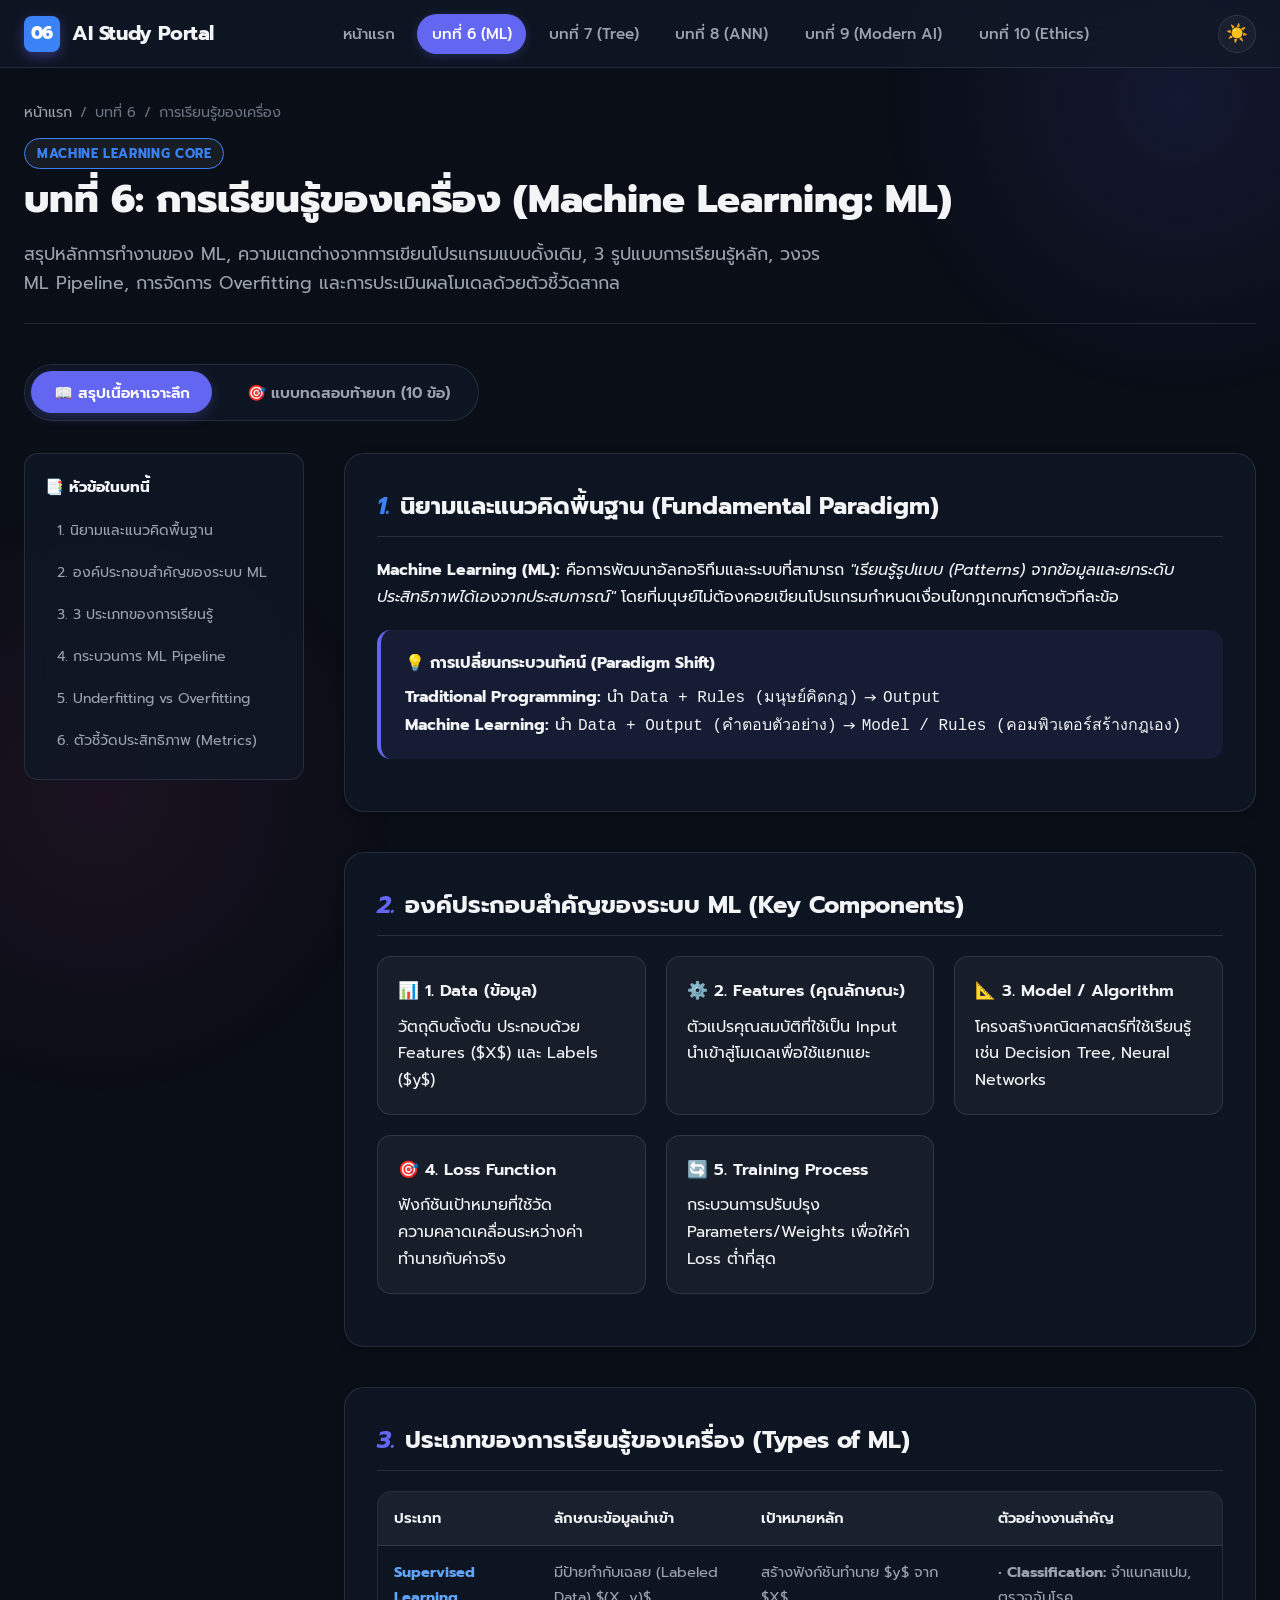
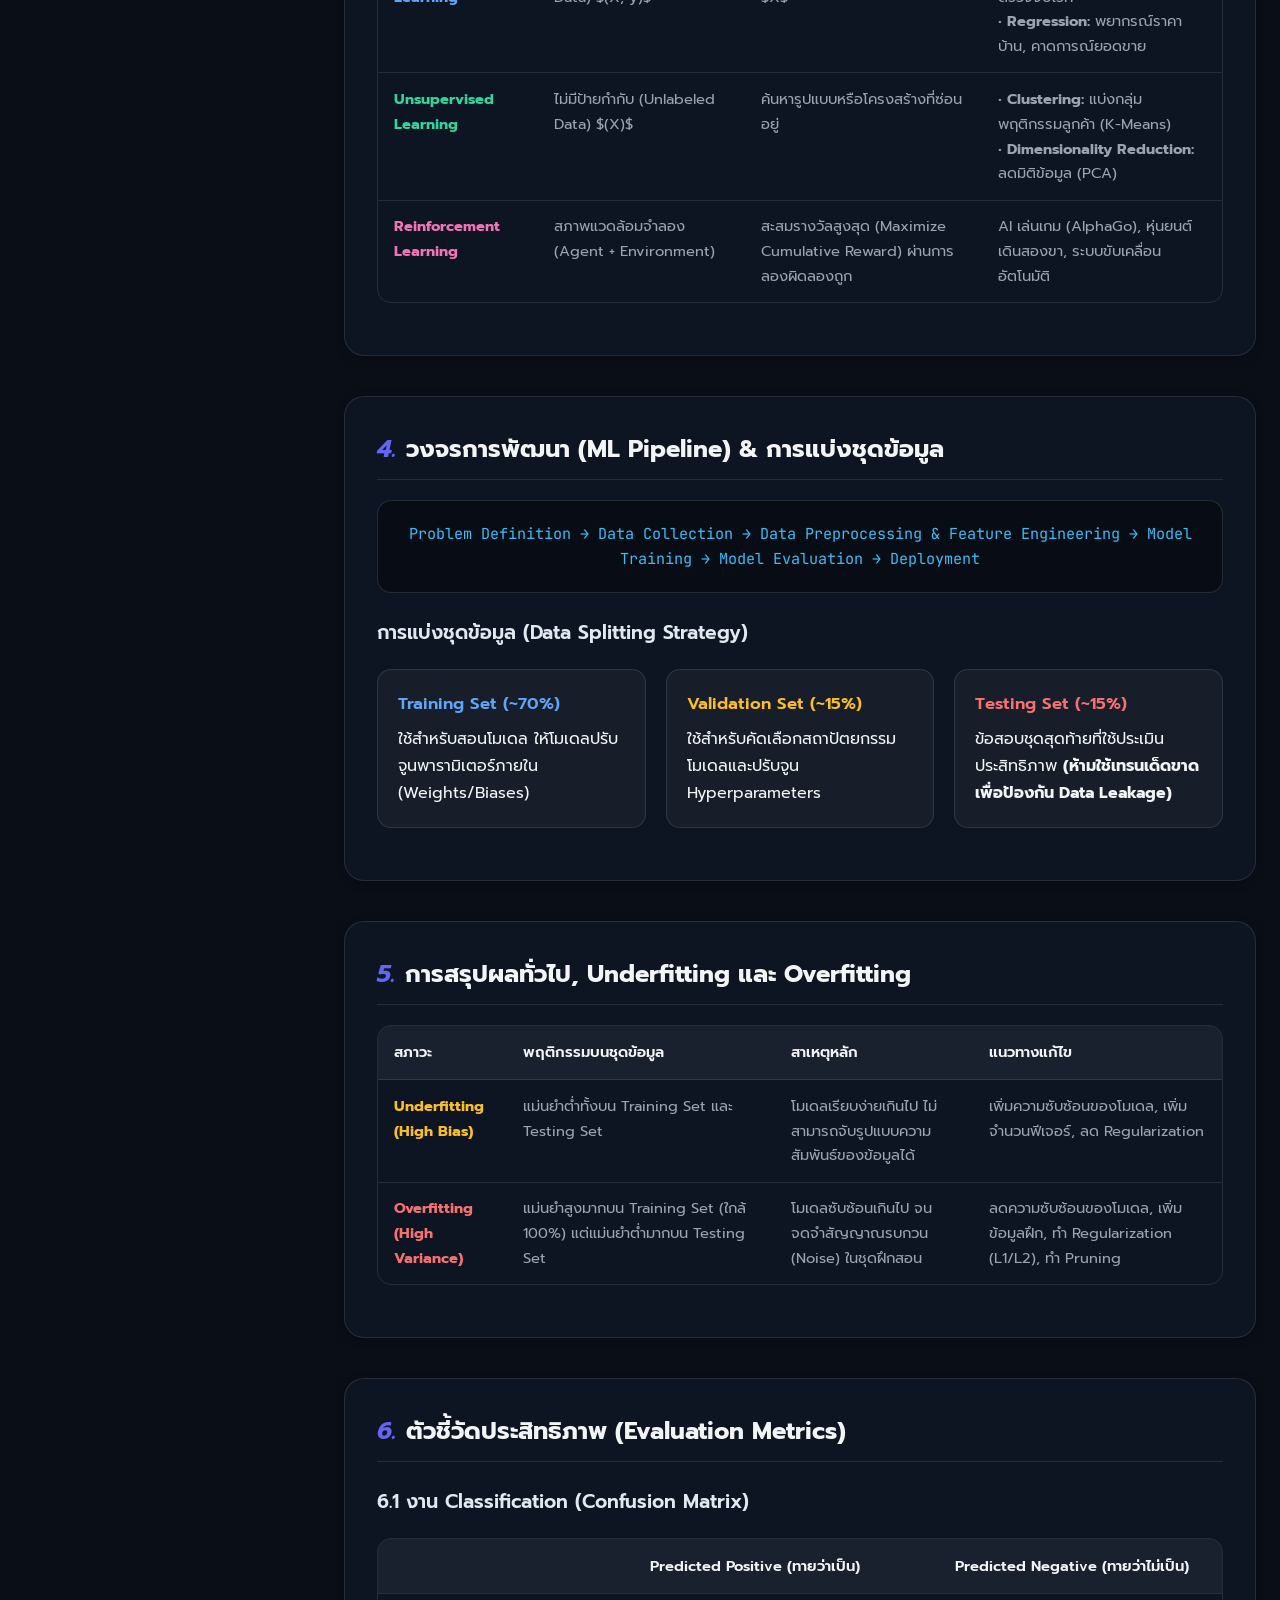
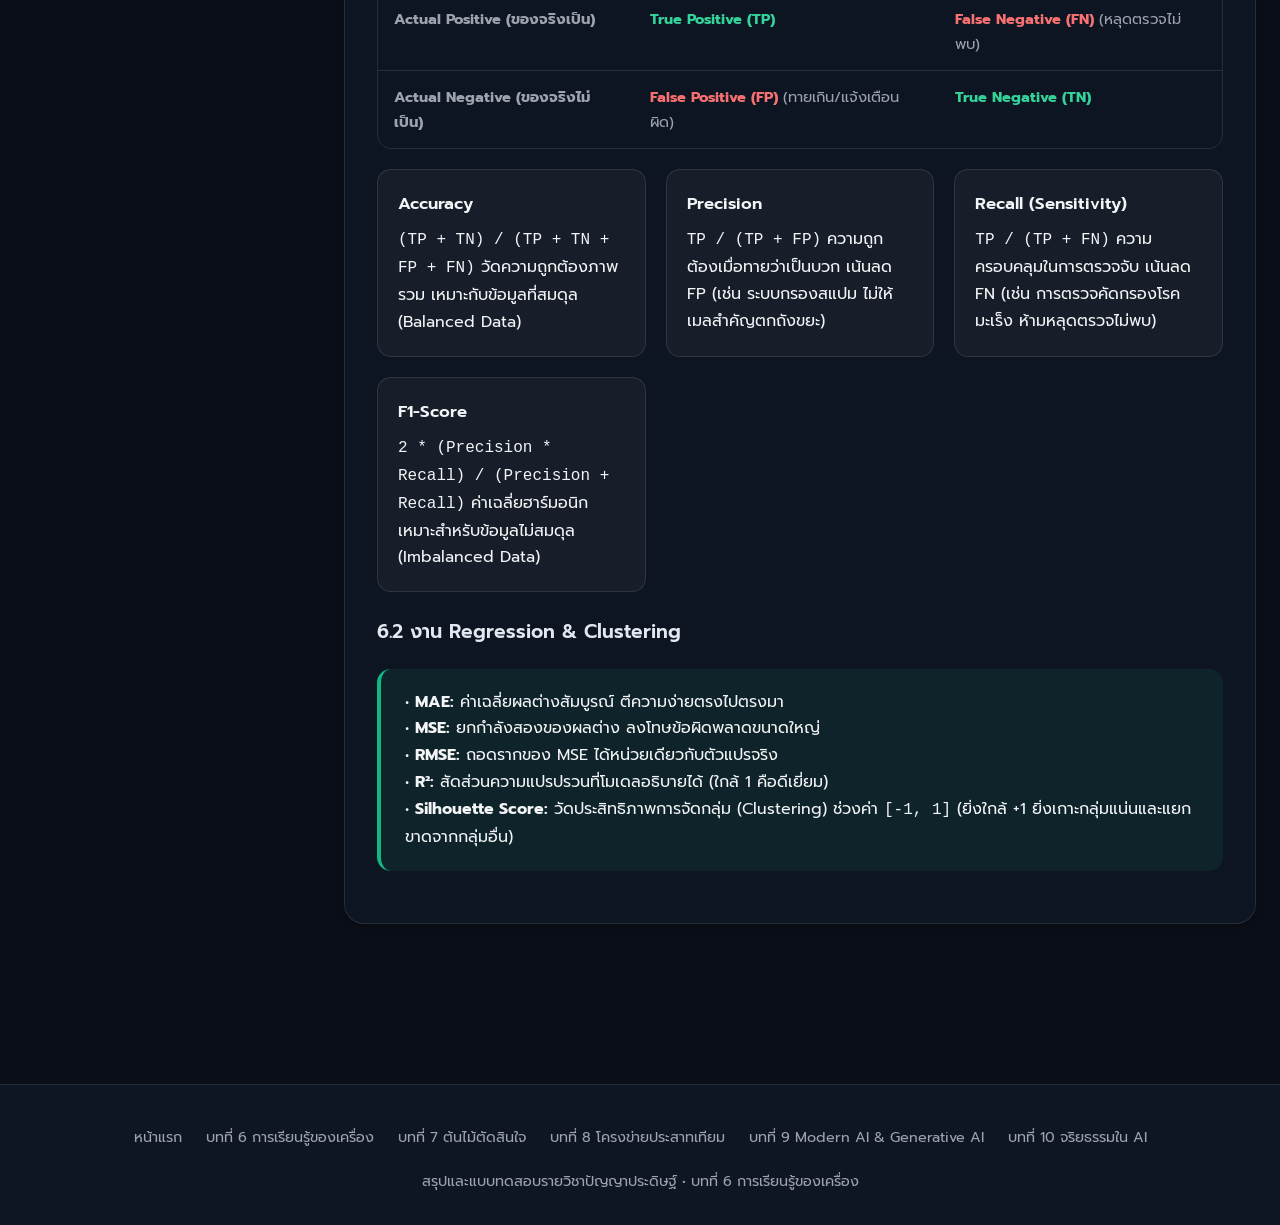
==== html_summary/chapter06.html @ 68e8cc05 "Initial commit: AI exam preparation portal, chapter notes (Ch 6-10), slides, documents, and lab assi" ====
<!DOCTYPE html>
<html lang="th" data-theme="dark">
<head>
  <meta charset="UTF-8">
  <meta name="viewport" content="width=device-width, initial-scale=1.0">
  <title>บทที่ 6: การเรียนรู้ของเครื่อง (Machine Learning) | สรุปและแบบทดสอบ</title>
  <link rel="stylesheet" href="css/style.css">
</head>
<body>

  <!-- Navigation Bar -->
  <nav class="navbar">
    <div class="nav-container">
      <a href="index.html" class="nav-brand">
        <span class="nav-brand-badge" style="background: var(--ch6-color);">06</span>
        <span>AI Study Portal</span>
      </a>
      <ul class="nav-links">
        <li class="nav-item"><a href="index.html">หน้าแรก</a></li>
        <li class="nav-item"><a href="chapter06.html" class="active">บทที่ 6 (ML)</a></li>
        <li class="nav-item"><a href="chapter07.html">บทที่ 7 (Tree)</a></li>
        <li class="nav-item"><a href="chapter08.html">บทที่ 8 (ANN)</a></li>
        <li class="nav-item"><a href="chapter09.html">บทที่ 9 (Modern AI)</a></li>
        <li class="nav-item"><a href="chapter10.html">บทที่ 10 (Ethics)</a></li>
      </ul>
      <div class="nav-controls">
        <button id="theme-toggle-btn" class="btn-icon" title="เปลี่ยนธีม">☀️</button>
      </div>
    </div>
  </nav>

  <main class="main-wrapper">
    <!-- Chapter Header -->
    <header class="chapter-header">
      <div class="breadcrumb">
        <a href="index.html">หน้าแรก</a> <span>/</span>
        <span>บทที่ 6</span> <span>/</span>
        <span>การเรียนรู้ของเครื่อง</span>
      </div>
      <div class="chapter-title-group">
        <div>
          <span class="card-badge" style="color: var(--ch6-color); border-color: var(--ch6-color);">Machine Learning Core</span>
          <h1 class="chapter-main-title">บทที่ 6: การเรียนรู้ของเครื่อง (Machine Learning: ML)</h1>
          <p class="chapter-lead">
            สรุปหลักการทำงานของ ML, ความแตกต่างจากการเขียนโปรแกรมแบบดั้งเดิม, 3 รูปแบบการเรียนรู้หลัก, วงจร ML Pipeline, การจัดการ Overfitting และการประเมินผลโมเดลด้วยตัวชี้วัดสากล
          </p>
        </div>
      </div>
    </header>

    <!-- Tab Buttons -->
    <div class="tab-container">
      <button class="tab-btn active" data-tab="summary">📖 สรุปเนื้อหาเจาะลึก</button>
      <button class="tab-btn" data-tab="quiz">🎯 แบบทดสอบท้ายบท (10 ข้อ)</button>
    </div>

    <!-- TAB 1: SUMMARY CONTENT -->
    <div id="tab-summary-content" class="study-content">
      <!-- Sidebar TOC -->
      <aside class="study-sidebar">
        <div class="sidebar-title">📑 หัวข้อในบทนี้</div>
        <ul class="toc-list">
          <li class="toc-item"><a href="#sec-6-1">1. นิยามและแนวคิดพื้นฐาน</a></li>
          <li class="toc-item"><a href="#sec-6-2">2. องค์ประกอบสำคัญของระบบ ML</a></li>
          <li class="toc-item"><a href="#sec-6-3">3. 3 ประเภทของการเรียนรู้</a></li>
          <li class="toc-item"><a href="#sec-6-4">4. กระบวนการ ML Pipeline</a></li>
          <li class="toc-item"><a href="#sec-6-5">5. Underfitting vs Overfitting</a></li>
          <li class="toc-item"><a href="#sec-6-6">6. ตัวชี้วัดประสิทธิภาพ (Metrics)</a></li>
        </ul>
      </aside>

      <!-- Main Study Body -->
      <div class="study-body">
        <!-- Section 1 -->
        <section id="sec-6-1" class="section-block" style="--ch-theme: var(--ch6-color);">
          <h2 class="section-heading"><i>1.</i> นิยามและแนวคิดพื้นฐาน (Fundamental Paradigm)</h2>
          <p>
            <strong>Machine Learning (ML):</strong> คือการพัฒนาอัลกอริทึมและระบบที่สามารถ <em>"เรียนรู้รูปแบบ (Patterns) จากข้อมูลและยกระดับประสิทธิภาพได้เองจากประสบการณ์"</em> โดยที่มนุษย์ไม่ต้องคอยเขียนโปรแกรมกำหนดเงื่อนไขกฎเกณฑ์ตายตัวทีละข้อ
          </p>

          <div class="callout callout-important">
            <div class="callout-title">💡 การเปลี่ยนกระบวนทัศน์ (Paradigm Shift)</div>
            <p>
              <strong>Traditional Programming:</strong> นำ <code>Data + Rules (มนุษย์คิดกฎ)</code> &rarr; <code>Output</code><br>
              <strong>Machine Learning:</strong> นำ <code>Data + Output (คำตอบตัวอย่าง)</code> &rarr; <code>Model / Rules (คอมพิวเตอร์สร้างกฎเอง)</code>
            </p>
          </div>
        </section>

        <!-- Section 2 -->
        <section id="sec-6-2" class="section-block">
          <h2 class="section-heading"><i>2.</i> องค์ประกอบสำคัญของระบบ ML (Key Components)</h2>
          <div class="feature-grid">
            <div class="feature-box">
              <div class="feature-box-title">📊 1. Data (ข้อมูล)</div>
              <p>วัตถุดิบตั้งต้น ประกอบด้วย Features ($X$) และ Labels ($y$)</p>
            </div>
            <div class="feature-box">
              <div class="feature-box-title">⚙️ 2. Features (คุณลักษณะ)</div>
              <p>ตัวแปรคุณสมบัติที่ใช้เป็น Input นำเข้าสู่โมเดลเพื่อใช้แยกแยะ</p>
            </div>
            <div class="feature-box">
              <div class="feature-box-title">📐 3. Model / Algorithm</div>
              <p>โครงสร้างคณิตศาสตร์ที่ใช้เรียนรู้ เช่น Decision Tree, Neural Networks</p>
            </div>
            <div class="feature-box">
              <div class="feature-box-title">🎯 4. Loss Function</div>
              <p>ฟังก์ชันเป้าหมายที่ใช้วัดความคลาดเคลื่อนระหว่างค่าทำนายกับค่าจริง</p>
            </div>
            <div class="feature-box">
              <div class="feature-box-title">🔄 5. Training Process</div>
              <p>กระบวนการปรับปรุง Parameters/Weights เพื่อให้ค่า Loss ต่ำที่สุด</p>
            </div>
          </div>
        </section>

        <!-- Section 3 -->
        <section id="sec-6-3" class="section-block">
          <h2 class="section-heading"><i>3.</i> ประเภทของการเรียนรู้ของเครื่อง (Types of ML)</h2>
          <div class="table-responsive">
            <table>
              <thead>
                <tr>
                  <th>ประเภท</th>
                  <th>ลักษณะข้อมูลนำเข้า</th>
                  <th>เป้าหมายหลัก</th>
                  <th>ตัวอย่างงานสำคัญ</th>
                </tr>
              </thead>
              <tbody>
                <tr>
                  <td><strong style="color: #60a5fa;">Supervised Learning</strong></td>
                  <td>มีป้ายกำกับเฉลย (Labeled Data) $(X, y)$</td>
                  <td>สร้างฟังก์ชันทำนาย $y$ จาก $X$</td>
                  <td>
                    • <strong>Classification:</strong> จำแนกสแปม, ตรวจจับโรค<br>
                    • <strong>Regression:</strong> พยากรณ์ราคาบ้าน, คาดการณ์ยอดขาย
                  </td>
                </tr>
                <tr>
                  <td><strong style="color: #34d399;">Unsupervised Learning</strong></td>
                  <td>ไม่มีป้ายกำกับ (Unlabeled Data) $(X)$</td>
                  <td>ค้นหารูปแบบหรือโครงสร้างที่ซ่อนอยู่</td>
                  <td>
                    • <strong>Clustering:</strong> แบ่งกลุ่มพฤติกรรมลูกค้า (K-Means)<br>
                    • <strong>Dimensionality Reduction:</strong> ลดมิติข้อมูล (PCA)
                  </td>
                </tr>
                <tr>
                  <td><strong style="color: #f472b6;">Reinforcement Learning</strong></td>
                  <td>สภาพแวดล้อมจำลอง (Agent + Environment)</td>
                  <td>สะสมรางวัลสูงสุด (Maximize Cumulative Reward) ผ่านการลองผิดลองถูก</td>
                  <td>
                    AI เล่นเกม (AlphaGo), หุ่นยนต์เดินสองขา, ระบบขับเคลื่อนอัตโนมัติ
                  </td>
                </tr>
              </tbody>
            </table>
          </div>
        </section>

        <!-- Section 4 -->
        <section id="sec-6-4" class="section-block">
          <h2 class="section-heading"><i>4.</i> วงจรการพัฒนา (ML Pipeline) &amp; การแบ่งชุดข้อมูล</h2>
          <div class="formula-box" style="font-size: 0.95rem;">
            Problem Definition &rarr; Data Collection &rarr; Data Preprocessing &amp; Feature Engineering &rarr; Model Training &rarr; Model Evaluation &rarr; Deployment
          </div>

          <h3 class="sub-heading">การแบ่งชุดข้อมูล (Data Splitting Strategy)</h3>
          <div class="feature-grid">
            <div class="feature-box">
              <div class="feature-box-title" style="color: #60a5fa;">Training Set (~70%)</div>
              <p>ใช้สำหรับสอนโมเดล ให้โมเดลปรับจูนพารามิเตอร์ภายใน (Weights/Biases)</p>
            </div>
            <div class="feature-box">
              <div class="feature-box-title" style="color: #fbbf24;">Validation Set (~15%)</div>
              <p>ใช้สำหรับคัดเลือกสถาปัตยกรรมโมเดลและปรับจูน Hyperparameters</p>
            </div>
            <div class="feature-box">
              <div class="feature-box-title" style="color: #f87171;">Testing Set (~15%)</div>
              <p>ข้อสอบชุดสุดท้ายที่ใช้ประเมินประสิทธิภาพ <strong>(ห้ามใช้เทรนเด็ดขาด เพื่อป้องกัน Data Leakage)</strong></p>
            </div>
          </div>
        </section>

        <!-- Section 5 -->
        <section id="sec-6-5" class="section-block">
          <h2 class="section-heading"><i>5.</i> การสรุปผลทั่วไป, Underfitting และ Overfitting</h2>
          <div class="table-responsive">
            <table>
              <thead>
                <tr>
                  <th>สภาวะ</th>
                  <th>พฤติกรรมบนชุดข้อมูล</th>
                  <th>สาเหตุหลัก</th>
                  <th>แนวทางแก้ไข</th>
                </tr>
              </thead>
              <tbody>
                <tr>
                  <td><strong style="color: #fbbf24;">Underfitting<br>(High Bias)</strong></td>
                  <td>แม่นยำต่ำทั้งบน Training Set และ Testing Set</td>
                  <td>โมเดลเรียบง่ายเกินไป ไม่สามารถจับรูปแบบความสัมพันธ์ของข้อมูลได้</td>
                  <td>เพิ่มความซับซ้อนของโมเดล, เพิ่มจำนวนฟีเจอร์, ลด Regularization</td>
                </tr>
                <tr>
                  <td><strong style="color: #f87171;">Overfitting<br>(High Variance)</strong></td>
                  <td>แม่นยำสูงมากบน Training Set (ใกล้ 100%) แต่แม่นยำต่ำมากบน Testing Set</td>
                  <td>โมเดลซับซ้อนเกินไป จนจดจำสัญญาณรบกวน (Noise) ในชุดฝึกสอน</td>
                  <td>ลดความซับซ้อนของโมเดล, เพิ่มข้อมูลฝึก, ทำ Regularization (L1/L2), ทำ Pruning</td>
                </tr>
              </tbody>
            </table>
          </div>
        </section>

        <!-- Section 6 -->
        <section id="sec-6-6" class="section-block">
          <h2 class="section-heading"><i>6.</i> ตัวชี้วัดประสิทธิภาพ (Evaluation Metrics)</h2>
          
          <h3 class="sub-heading">6.1 งาน Classification (Confusion Matrix)</h3>
          <div class="table-responsive">
            <table>
              <thead>
                <tr>
                  <th></th>
                  <th>Predicted Positive (ทายว่าเป็น)</th>
                  <th>Predicted Negative (ทายว่าไม่เป็น)</th>
                </tr>
              </thead>
              <tbody>
                <tr>
                  <td><strong>Actual Positive (ของจริงเป็น)</strong></td>
                  <td><strong style="color: #34d399;">True Positive (TP)</strong></td>
                  <td><strong style="color: #f87171;">False Negative (FN)</strong> (หลุดตรวจไม่พบ)</td>
                </tr>
                <tr>
                  <td><strong>Actual Negative (ของจริงไม่เป็น)</strong></td>
                  <td><strong style="color: #f87171;">False Positive (FP)</strong> (ทายเกิน/แจ้งเตือนผิด)</td>
                  <td><strong style="color: #34d399;">True Negative (TN)</strong></td>
                </tr>
              </tbody>
            </table>
          </div>

          <div class="feature-grid">
            <div class="feature-box">
              <div class="feature-box-title">Accuracy</div>
              <p><code>(TP + TN) / (TP + TN + FP + FN)</code> วัดความถูกต้องภาพรวม เหมาะกับข้อมูลที่สมดุล (Balanced Data)</p>
            </div>
            <div class="feature-box">
              <div class="feature-box-title">Precision</div>
              <p><code>TP / (TP + FP)</code> ความถูกต้องเมื่อทายว่าเป็นบวก เน้นลด FP (เช่น ระบบกรองสแปม ไม่ให้เมลสำคัญตกถังขยะ)</p>
            </div>
            <div class="feature-box">
              <div class="feature-box-title">Recall (Sensitivity)</div>
              <p><code>TP / (TP + FN)</code> ความครอบคลุมในการตรวจจับ เน้นลด FN (เช่น การตรวจคัดกรองโรคมะเร็ง ห้ามหลุดตรวจไม่พบ)</p>
            </div>
            <div class="feature-box">
              <div class="feature-box-title">F1-Score</div>
              <p><code>2 * (Precision * Recall) / (Precision + Recall)</code> ค่าเฉลี่ยฮาร์มอนิก เหมาะสำหรับข้อมูลไม่สมดุล (Imbalanced Data)</p>
            </div>
          </div>

          <h3 class="sub-heading">6.2 งาน Regression &amp; Clustering</h3>
          <div class="callout callout-tip">
            <p>
              • <strong>MAE:</strong> ค่าเฉลี่ยผลต่างสัมบูรณ์ ตีความง่ายตรงไปตรงมา<br>
              • <strong>MSE:</strong> ยกกำลังสองของผลต่าง ลงโทษข้อผิดพลาดขนาดใหญ่<br>
              • <strong>RMSE:</strong> ถอดรากของ MSE ได้หน่วยเดียวกับตัวแปรจริง<br>
              • <strong>R²:</strong> สัดส่วนความแปรปรวนที่โมเดลอธิบายได้ (ใกล้ 1 คือดีเยี่ยม)<br>
              • <strong>Silhouette Score:</strong> วัดประสิทธิภาพการจัดกลุ่ม (Clustering) ช่วงค่า <code>[-1, 1]</code> (ยิ่งใกล้ +1 ยิ่งเกาะกลุ่มแน่นและแยกขาดจากกลุ่มอื่น)
            </p>
          </div>
        </section>
      </div>
    </div>

    <!-- TAB 2: INTERACTIVE QUIZ -->
    <div id="tab-quiz-content" style="display: none;">
      <div id="chapter-quiz-container"></div>
    </div>
  </main>

  <!-- Footer -->
  <footer class="footer">
    <div class="footer-nav">
      <a href="index.html">หน้าแรก</a>
      <a href="chapter06.html">บทที่ 6 การเรียนรู้ของเครื่อง</a>
      <a href="chapter07.html">บทที่ 7 ต้นไม้ตัดสินใจ</a>
      <a href="chapter08.html">บทที่ 8 โครงข่ายประสาทเทียม</a>
      <a href="chapter09.html">บทที่ 9 Modern AI &amp; Generative AI</a>
      <a href="chapter10.html">บทที่ 10 จริยธรรมใน AI</a>
    </div>
    <p>สรุปและแบบทดสอบรายวิชาปัญญาประดิษฐ์ • บทที่ 6 การเรียนรู้ของเครื่อง</p>
  </footer>

  <!-- Scripts -->
  <script src="js/quiz_data.js"></script>
  <script src="js/app.js"></script>
  <script>
    document.addEventListener('DOMContentLoaded', () => {
      // Initialize Quiz for Chapter 6
      new QuizEngine('chapter-quiz-container', QUIZ_DATABASE.chapter06);

      // Handle direct tab link via URL parameter ?tab=quiz
      const urlParams = new URLSearchParams(window.location.search);
      if (urlParams.get('tab') === 'quiz') {
        const quizBtn = document.querySelector('.tab-btn[data-tab="quiz"]');
        if (quizBtn) quizBtn.click();
      }
    });
  </script>
</body>
</html>
---- html_summary/css/style.css ----
/* ==========================================================================
   AI COURSE COMPREHENSIVE STUDY PORTAL & QUIZ SYSTEM (CHAPTERS 6 - 10)
   Modern, Responsive, Glassmorphism & High-Contrast Design
   ========================================================================== */

@import url('https://fonts.googleapis.com/css2?family=Inter:wght@300;400;500;600;700;800&family=Prompt:wght@300;400;500;600;700&family=JetBrains+Mono:wght@400;500;600&display=swap');

:root {
  /* Color Palette - Dark Theme Default */
  --bg-primary: #0a0e17;
  --bg-secondary: #111827;
  --bg-card: rgba(17, 24, 39, 0.75);
  --bg-card-hover: rgba(31, 41, 55, 0.85);
  --bg-glass: rgba(255, 255, 255, 0.04);
  --border-color: rgba(255, 255, 255, 0.1);
  --border-focus: rgba(99, 102, 241, 0.6);
  
  --text-primary: #f3f4f6;
  --text-secondary: #9ca3af;
  --text-muted: #6b7280;
  
  /* Brand & Accents */
  --accent-primary: #6366f1;
  --accent-gradient: linear-gradient(135deg, #6366f1 0%, #8b5cf6 50%, #ec4899 100%);
  --accent-glow: rgba(99, 102, 241, 0.25);
  
  /* Chapter Theme Colors */
  --ch6-color: #3b82f6; /* Blue - ML */
  --ch7-color: #10b981; /* Emerald - Decision Tree */
  --ch8-color: #8b5cf6; /* Violet - Neural Network */
  --ch9-color: #f59e0b; /* Amber - Modern AI & GenAI */
  --ch10-color: #ec4899; /* Pink/Rose - Ethics */

  /* Status Colors */
  --success: #10b981;
  --success-bg: rgba(16, 185, 129, 0.15);
  --danger: #ef4444;
  --danger-bg: rgba(239, 68, 68, 0.15);
  --warning: #f59e0b;
  --warning-bg: rgba(245, 158, 11, 0.15);
  --info: #06b6d4;
  --info-bg: rgba(6, 182, 212, 0.15);

  /* Typography & Layout */
  --font-thai: 'Prompt', -apple-system, BlinkMacSystemFont, sans-serif;
  --font-en: 'Inter', -apple-system, BlinkMacSystemFont, sans-serif;
  --font-mono: 'JetBrains Mono', monospace;
  
  --radius-sm: 8px;
  --radius-md: 14px;
  --radius-lg: 20px;
  --radius-full: 9999px;
  
  --shadow-sm: 0 2px 8px rgba(0, 0, 0, 0.3);
  --shadow-md: 0 8px 24px rgba(0, 0, 0, 0.4);
  --shadow-lg: 0 16px 40px rgba(0, 0, 0, 0.5);
  --shadow-glow: 0 0 25px var(--accent-glow);

  --transition-fast: 0.2s ease;
  --transition-normal: 0.3s cubic-bezier(0.4, 0, 0.2, 1);
}

/* Light Theme Support */
[data-theme="light"] {
  --bg-primary: #f8fafc;
  --bg-secondary: #ffffff;
  --bg-card: rgba(255, 255, 255, 0.85);
  --bg-card-hover: rgba(241, 245, 249, 0.95);
  --bg-glass: rgba(0, 0, 0, 0.02);
  --border-color: rgba(0, 0, 0, 0.08);
  --border-focus: rgba(79, 70, 229, 0.6);
  
  --text-primary: #0f172a;
  --text-secondary: #475569;
  --text-muted: #94a3b8;
  
  --shadow-sm: 0 2px 8px rgba(0, 0, 0, 0.06);
  --shadow-md: 0 8px 24px rgba(0, 0, 0, 0.08);
  --shadow-lg: 0 16px 36px rgba(0, 0, 0, 0.12);
  --shadow-glow: 0 0 20px rgba(99, 102, 241, 0.15);
}

/* Base Styles */
* {
  margin: 0;
  padding: 0;
  box-sizing: border-box;
}

html {
  scroll-behavior: smooth;
  font-size: 16px;
}

body {
  font-family: var(--font-thai);
  background-color: var(--bg-primary);
  color: var(--text-primary);
  line-height: 1.68;
  min-height: 100vh;
  position: relative;
  overflow-x: hidden;
  transition: background-color var(--transition-normal), color var(--transition-normal);
}

/* Background Atmosphere Glow */
body::before {
  content: '';
  position: fixed;
  top: -200px;
  right: -200px;
  width: 600px;
  height: 600px;
  border-radius: 50%;
  background: radial-gradient(circle, rgba(99, 102, 241, 0.12) 0%, rgba(0,0,0,0) 70%);
  pointer-events: none;
  z-index: 0;
}

body::after {
  content: '';
  position: fixed;
  bottom: -200px;
  left: -200px;
  width: 600px;
  height: 600px;
  border-radius: 50%;
  background: radial-gradient(circle, rgba(236, 72, 153, 0.08) 0%, rgba(0,0,0,0) 70%);
  pointer-events: none;
  z-index: 0;
}

/* ==========================================================================
   NAVIGATION BAR
   ========================================================================== */
.navbar {
  position: sticky;
  top: 0;
  z-index: 100;
  background: var(--bg-card);
  backdrop-filter: blur(16px);
  -webkit-backdrop-filter: blur(16px);
  border-bottom: 1px solid var(--border-color);
  transition: all var(--transition-normal);
}

.nav-container {
  max-width: 1300px;
  margin: 0 auto;
  padding: 0.85rem 1.5rem;
  display: flex;
  align-items: center;
  justify-content: space-between;
  gap: 1.5rem;
}

.nav-brand {
  display: flex;
  align-items: center;
  gap: 0.75rem;
  text-decoration: none;
  color: var(--text-primary);
  font-weight: 700;
  font-size: 1.25rem;
  letter-spacing: -0.02em;
}

.nav-brand-badge {
  display: inline-flex;
  align-items: center;
  justify-content: center;
  width: 36px;
  height: 36px;
  border-radius: var(--radius-sm);
  background: var(--accent-gradient);
  color: #fff;
  font-size: 1.1rem;
  font-weight: 800;
  box-shadow: 0 4px 12px rgba(99, 102, 241, 0.4);
}

.nav-links {
  display: flex;
  align-items: center;
  gap: 0.5rem;
  list-style: none;
}

.nav-item a {
  text-decoration: none;
  color: var(--text-secondary);
  font-size: 0.95rem;
  font-weight: 500;
  padding: 0.45rem 0.9rem;
  border-radius: var(--radius-full);
  transition: all var(--transition-fast);
  display: inline-flex;
  align-items: center;
  gap: 0.4rem;
}

.nav-item a:hover {
  color: var(--text-primary);
  background: var(--bg-glass);
}

.nav-item a.active {
  color: #fff;
  background: var(--accent-primary);
  box-shadow: 0 2px 10px var(--accent-glow);
}

.nav-controls {
  display: flex;
  align-items: center;
  gap: 0.75rem;
}

.btn-icon {
  background: var(--bg-glass);
  border: 1px solid var(--border-color);
  color: var(--text-primary);
  width: 38px;
  height: 38px;
  border-radius: var(--radius-full);
  display: inline-flex;
  align-items: center;
  justify-content: center;
  cursor: pointer;
  transition: all var(--transition-fast);
  font-size: 1.1rem;
}

.btn-icon:hover {
  background: var(--border-color);
  transform: translateY(-2px);
}

/* ==========================================================================
   LAYOUT CONTAINERS & HERO SECTION
   ========================================================================== */
.main-wrapper {
  max-width: 1300px;
  margin: 0 auto;
  padding: 2rem 1.5rem 5rem 1.5rem;
  position: relative;
  z-index: 1;
}

.hero {
  text-align: center;
  padding: 3rem 1.5rem 3.5rem 1.5rem;
  background: linear-gradient(180deg, rgba(99, 102, 241, 0.08) 0%, rgba(0,0,0,0) 100%);
  border-radius: var(--radius-lg);
  border: 1px solid var(--border-color);
  margin-bottom: 2.5rem;
  position: relative;
  overflow: hidden;
}

.hero-tag {
  display: inline-flex;
  align-items: center;
  gap: 0.5rem;
  background: rgba(99, 102, 241, 0.15);
  border: 1px solid rgba(99, 102, 241, 0.3);
  color: #a5b4fc;
  padding: 0.35rem 1rem;
  border-radius: var(--radius-full);
  font-size: 0.85rem;
  font-weight: 600;
  margin-bottom: 1.25rem;
  letter-spacing: 0.02em;
}

.hero-title {
  font-size: clamp(2rem, 4vw, 3rem);
  font-weight: 800;
  line-height: 1.25;
  margin-bottom: 1rem;
  letter-spacing: -0.02em;
}

.hero-gradient-text {
  background: var(--accent-gradient);
  -webkit-background-clip: text;
  -webkit-text-fill-color: transparent;
}

.hero-subtitle {
  font-size: 1.15rem;
  color: var(--text-secondary);
  max-width: 760px;
  margin: 0 auto 2rem auto;
  line-height: 1.7;
}

.hero-actions {
  display: flex;
  justify-content: center;
  flex-wrap: wrap;
  gap: 1rem;
}

/* ==========================================================================
   BUTTONS
   ========================================================================== */
.btn {
  display: inline-flex;
  align-items: center;
  justify-content: center;
  gap: 0.5rem;
  padding: 0.75rem 1.5rem;
  border-radius: var(--radius-md);
  font-size: 0.95rem;
  font-weight: 600;
  text-decoration: none;
  cursor: pointer;
  border: none;
  transition: all var(--transition-normal);
  font-family: inherit;
}

.btn-primary {
  background: var(--accent-gradient);
  color: #ffffff;
  box-shadow: 0 4px 16px rgba(99, 102, 241, 0.4);
}

.btn-primary:hover {
  transform: translateY(-2px);
  box-shadow: 0 8px 24px rgba(99, 102, 241, 0.55);
}

.btn-secondary {
  background: var(--bg-card);
  color: var(--text-primary);
  border: 1px solid var(--border-color);
}

.btn-secondary:hover {
  background: var(--bg-card-hover);
  border-color: var(--text-secondary);
  transform: translateY(-2px);
}

.btn-sm {
  padding: 0.4rem 0.85rem;
  font-size: 0.85rem;
  border-radius: var(--radius-sm);
}

/* ==========================================================================
   CHAPTER CARDS GRID (HOME PAGE)
   ========================================================================== */
.chapter-grid {
  display: grid;
  grid-template-columns: repeat(auto-fit, minmax(340px, 1fr));
  gap: 1.5rem;
  margin-bottom: 3.5rem;
}

.chapter-card {
  background: var(--bg-card);
  border: 1px solid var(--border-color);
  border-radius: var(--radius-lg);
  padding: 1.75rem;
  transition: all var(--transition-normal);
  display: flex;
  flex-direction: column;
  position: relative;
  overflow: hidden;
  backdrop-filter: blur(12px);
}

.chapter-card::before {
  content: '';
  position: absolute;
  top: 0;
  left: 0;
  right: 0;
  height: 4px;
  background: var(--card-color, var(--accent-primary));
  opacity: 0.8;
  transition: height var(--transition-fast);
}

.chapter-card:hover {
  transform: translateY(-4px);
  box-shadow: var(--shadow-lg);
  border-color: rgba(255, 255, 255, 0.2);
}

.chapter-card:hover::before {
  height: 6px;
}

.card-header-top {
  display: flex;
  justify-content: space-between;
  align-items: center;
  margin-bottom: 1rem;
}

.card-badge {
  font-size: 0.8rem;
  font-weight: 700;
  padding: 0.3rem 0.75rem;
  border-radius: var(--radius-full);
  text-transform: uppercase;
  letter-spacing: 0.05em;
  background: rgba(255, 255, 255, 0.06);
  color: var(--card-color, var(--accent-primary));
  border: 1px solid currentColor;
}

.card-icon {
  font-size: 1.75rem;
}

.card-title {
  font-size: 1.35rem;
  font-weight: 700;
  margin-bottom: 0.6rem;
  color: var(--text-primary);
  line-height: 1.35;
}

.card-desc {
  color: var(--text-secondary);
  font-size: 0.92rem;
  margin-bottom: 1.25rem;
  flex-grow: 1;
  line-height: 1.6;
}

.card-topics {
  display: flex;
  flex-wrap: wrap;
  gap: 0.4rem;
  margin-bottom: 1.5rem;
}

.topic-pill {
  font-size: 0.78rem;
  padding: 0.25rem 0.6rem;
  border-radius: var(--radius-sm);
  background: var(--bg-glass);
  color: var(--text-secondary);
  border: 1px solid var(--border-color);
}

.card-footer {
  display: flex;
  gap: 0.65rem;
  margin-top: auto;
}

.card-footer .btn {
  flex: 1;
}

/* ==========================================================================
   CHAPTER DETAIL VIEW (SUMMARY & NOTES CONTENT)
   ========================================================================== */
.chapter-header {
  margin-bottom: 2.5rem;
  padding-bottom: 1.5rem;
  border-bottom: 1px solid var(--border-color);
}

.breadcrumb {
  display: flex;
  align-items: center;
  gap: 0.5rem;
  font-size: 0.9rem;
  color: var(--text-muted);
  margin-bottom: 1rem;
}

.breadcrumb a {
  color: var(--text-secondary);
  text-decoration: none;
  transition: color var(--transition-fast);
}

.breadcrumb a:hover {
  color: var(--accent-primary);
}

.chapter-title-group {
  display: flex;
  justify-content: space-between;
  align-items: flex-start;
  flex-wrap: wrap;
  gap: 1.5rem;
}

.chapter-main-title {
  font-size: clamp(1.8rem, 3.5vw, 2.4rem);
  font-weight: 800;
  color: var(--text-primary);
  margin-bottom: 0.5rem;
}

.chapter-lead {
  font-size: 1.1rem;
  color: var(--text-secondary);
  max-width: 800px;
}

/* Tab Navigation (Summary vs Quiz) */
.tab-container {
  display: flex;
  gap: 0.75rem;
  background: var(--bg-card);
  padding: 0.4rem;
  border-radius: var(--radius-full);
  border: 1px solid var(--border-color);
  margin-bottom: 2rem;
  width: fit-content;
}

.tab-btn {
  padding: 0.6rem 1.4rem;
  border-radius: var(--radius-full);
  background: transparent;
  border: none;
  color: var(--text-secondary);
  font-size: 0.95rem;
  font-weight: 600;
  cursor: pointer;
  display: flex;
  align-items: center;
  gap: 0.5rem;
  transition: all var(--transition-fast);
  font-family: inherit;
}

.tab-btn:hover {
  color: var(--text-primary);
}

.tab-btn.active {
  background: var(--accent-primary);
  color: #fff;
  box-shadow: 0 4px 12px var(--accent-glow);
}

/* Content Sections */
.study-content {
  display: grid;
  grid-template-columns: 280px 1fr;
  gap: 2.5rem;
  align-items: flex-start;
}

@media (max-width: 980px) {
  .study-content {
    grid-template-columns: 1fr;
  }
}

.study-sidebar {
  position: sticky;
  top: 80px;
  background: var(--bg-card);
  border: 1px solid var(--border-color);
  border-radius: var(--radius-md);
  padding: 1.25rem;
  backdrop-filter: blur(12px);
}

.sidebar-title {
  font-size: 0.95rem;
  font-weight: 700;
  margin-bottom: 0.85rem;
  color: var(--text-primary);
  display: flex;
  align-items: center;
  gap: 0.5rem;
}

.toc-list {
  list-style: none;
  display: flex;
  flex-direction: column;
  gap: 0.35rem;
}

.toc-item a {
  display: block;
  font-size: 0.88rem;
  color: var(--text-secondary);
  text-decoration: none;
  padding: 0.4rem 0.6rem;
  border-radius: var(--radius-sm);
  transition: all var(--transition-fast);
  border-left: 2px solid transparent;
}

.toc-item a:hover {
  color: var(--text-primary);
  background: var(--bg-glass);
  border-left-color: var(--accent-primary);
}

/* Content Body */
.study-body {
  display: flex;
  flex-direction: column;
  gap: 2.5rem;
}

.section-block {
  background: var(--bg-card);
  border: 1px solid var(--border-color);
  border-radius: var(--radius-lg);
  padding: 2rem;
  box-shadow: var(--shadow-sm);
  backdrop-filter: blur(8px);
}

.section-heading {
  font-size: 1.5rem;
  font-weight: 700;
  margin-bottom: 1.25rem;
  color: var(--text-primary);
  display: flex;
  align-items: center;
  gap: 0.6rem;
  padding-bottom: 0.6rem;
  border-bottom: 1px solid var(--border-color);
}

.section-heading i {
  color: var(--ch-theme, var(--accent-primary));
}

.sub-heading {
  font-size: 1.2rem;
  font-weight: 600;
  margin: 1.5rem 0 0.85rem 0;
  color: #e2e8f0;
}

/* Callout Alert Boxes */
.callout {
  padding: 1.25rem 1.5rem;
  border-radius: var(--radius-md);
  margin: 1.25rem 0;
  border-left: 4px solid;
  background: var(--bg-glass);
}

.callout-important {
  border-color: #6366f1;
  background: rgba(99, 102, 241, 0.08);
}

.callout-tip {
  border-color: #10b981;
  background: rgba(16, 185, 129, 0.08);
}

.callout-warning {
  border-color: #f59e0b;
  background: rgba(245, 158, 11, 0.08);
}

.callout-case {
  border-color: #ec4899;
  background: rgba(236, 72, 153, 0.08);
}

.callout-title {
  font-weight: 700;
  margin-bottom: 0.4rem;
  display: flex;
  align-items: center;
  gap: 0.5rem;
}

/* Formula Highlight Box */
.formula-box {
  background: rgba(0, 0, 0, 0.35);
  border: 1px solid rgba(255, 255, 255, 0.12);
  border-radius: var(--radius-md);
  padding: 1.25rem;
  margin: 1.25rem 0;
  text-align: center;
  font-family: var(--font-mono);
  font-size: 1.15rem;
  color: #38bdf8;
  position: relative;
  overflow-x: auto;
}

.formula-desc {
  font-size: 0.88rem;
  color: var(--text-secondary);
  margin-top: 0.5rem;
  font-family: var(--font-thai);
  text-align: left;
}

/* Tables */
.table-responsive {
  width: 100%;
  overflow-x: auto;
  margin: 1.25rem 0;
  border-radius: var(--radius-md);
  border: 1px solid var(--border-color);
}

table {
  width: 100%;
  border-collapse: collapse;
  font-size: 0.92rem;
  text-align: left;
}

thead {
  background: rgba(255, 255, 255, 0.05);
  border-bottom: 1px solid var(--border-color);
}

th {
  padding: 0.9rem 1rem;
  font-weight: 600;
  color: var(--text-primary);
  white-space: nowrap;
}

td {
  padding: 0.85rem 1rem;
  border-bottom: 1px solid var(--border-color);
  color: var(--text-secondary);
  vertical-align: top;
}

tr:last-child td {
  border-bottom: none;
}

tbody tr:hover {
  background: rgba(255, 255, 255, 0.02);
}

/* Grid Info Cards within sections */
.feature-grid {
  display: grid;
  grid-template-columns: repeat(auto-fit, minmax(260px, 1fr));
  gap: 1.25rem;
  margin: 1.25rem 0;
}

.feature-box {
  background: var(--bg-glass);
  border: 1px solid var(--border-color);
  border-radius: var(--radius-md);
  padding: 1.25rem;
  transition: all var(--transition-fast);
}

.feature-box:hover {
  border-color: rgba(255, 255, 255, 0.2);
  transform: translateY(-2px);
}

.feature-box-title {
  font-weight: 600;
  font-size: 1.05rem;
  margin-bottom: 0.5rem;
  color: var(--text-primary);
  display: flex;
  align-items: center;
  gap: 0.5rem;
}

/* ==========================================================================
   INTERACTIVE QUIZ ENGINE STYLES
   ========================================================================== */
.quiz-wrapper {
  background: var(--bg-card);
  border: 1px solid var(--border-color);
  border-radius: var(--radius-lg);
  padding: 2.25rem;
  box-shadow: var(--shadow-md);
  backdrop-filter: blur(12px);
}

.quiz-header-bar {
  display: flex;
  justify-content: space-between;
  align-items: center;
  flex-wrap: wrap;
  gap: 1rem;
  margin-bottom: 1.75rem;
  padding-bottom: 1.25rem;
  border-bottom: 1px solid var(--border-color);
}

.quiz-stats {
  display: flex;
  gap: 1.5rem;
  align-items: center;
}

.stat-pill {
  display: flex;
  align-items: center;
  gap: 0.5rem;
  font-size: 0.95rem;
  font-weight: 600;
  color: var(--text-secondary);
}

.stat-pill strong {
  color: var(--accent-primary);
  font-size: 1.2rem;
}

.quiz-progress-bar-container {
  width: 100%;
  height: 8px;
  background: rgba(255, 255, 255, 0.08);
  border-radius: var(--radius-full);
  overflow: hidden;
  margin-bottom: 2rem;
}

.quiz-progress-bar-fill {
  height: 100%;
  width: 0%;
  background: var(--accent-gradient);
  border-radius: var(--radius-full);
  transition: width 0.4s ease;
}

.quiz-questions-list {
  display: flex;
  flex-direction: column;
  gap: 1.75rem;
}

.question-card {
  background: var(--bg-glass);
  border: 1px solid var(--border-color);
  border-radius: var(--radius-md);
  padding: 1.5rem;
  transition: all var(--transition-fast);
}

.question-card.answered-correct {
  border-color: rgba(16, 185, 129, 0.4);
  background: rgba(16, 185, 129, 0.04);
}

.question-card.answered-wrong {
  border-color: rgba(239, 68, 68, 0.4);
  background: rgba(239, 68, 68, 0.04);
}

.question-meta {
  display: flex;
  justify-content: space-between;
  align-items: center;
  margin-bottom: 0.85rem;
}

.question-badge {
  font-size: 0.78rem;
  font-weight: 700;
  padding: 0.25rem 0.65rem;
  border-radius: var(--radius-full);
  background: rgba(99, 102, 241, 0.15);
  color: #818cf8;
}

.question-status-badge {
  font-size: 0.82rem;
  font-weight: 600;
  display: none;
}

.question-text {
  font-size: 1.1rem;
  font-weight: 600;
  color: var(--text-primary);
  margin-bottom: 1.25rem;
  line-height: 1.5;
}

.options-group {
  display: flex;
  flex-direction: column;
  gap: 0.65rem;
}

.option-btn {
  background: var(--bg-card);
  border: 1px solid var(--border-color);
  border-radius: var(--radius-sm);
  padding: 0.9rem 1.15rem;
  color: var(--text-secondary);
  font-size: 0.95rem;
  text-align: left;
  cursor: pointer;
  transition: all var(--transition-fast);
  display: flex;
  align-items: center;
  gap: 0.85rem;
  font-family: inherit;
  width: 100%;
}

.option-letter {
  display: inline-flex;
  align-items: center;
  justify-content: center;
  width: 28px;
  height: 28px;
  border-radius: 50%;
  background: var(--bg-glass);
  border: 1px solid var(--border-color);
  font-size: 0.85rem;
  font-weight: 700;
  flex-shrink: 0;
  color: var(--text-primary);
  transition: all var(--transition-fast);
}

.option-btn:hover:not(:disabled) {
  background: var(--bg-card-hover);
  border-color: rgba(255, 255, 255, 0.25);
  color: var(--text-primary);
  transform: translateX(4px);
}

.option-btn:hover:not(:disabled) .option-letter {
  background: var(--accent-primary);
  color: #fff;
  border-color: var(--accent-primary);
}

/* Option States when answered */
.option-btn.selected-correct {
  background: rgba(16, 185, 129, 0.2) !important;
  border-color: #10b981 !important;
  color: #a7f3d0 !important;
  font-weight: 600;
}

.option-btn.selected-correct .option-letter {
  background: #10b981;
  color: #fff;
  border-color: #10b981;
}

.option-btn.selected-wrong {
  background: rgba(239, 68, 68, 0.2) !important;
  border-color: #ef4444 !important;
  color: #fecaca !important;
  font-weight: 600;
}

.option-btn.selected-wrong .option-letter {
  background: #ef4444;
  color: #fff;
  border-color: #ef4444;
}

.option-btn.correct-dimmed {
  border-color: rgba(16, 185, 129, 0.6) !important;
  background: rgba(16, 185, 129, 0.08) !important;
  color: #6ee7b7 !important;
}

.option-btn:disabled {
  cursor: default;
  opacity: 0.95;
}

/* Explanation Box */
.explanation-box {
  margin-top: 1.25rem;
  padding: 1rem 1.25rem;
  border-radius: var(--radius-sm);
  background: rgba(255, 255, 255, 0.03);
  border: 1px solid var(--border-color);
  font-size: 0.9rem;
  line-height: 1.6;
  display: none;
  animation: fadeIn 0.3s ease;
}

.explanation-title {
  font-weight: 700;
  display: flex;
  align-items: center;
  gap: 0.4rem;
  margin-bottom: 0.35rem;
}

.explanation-box.correct {
  border-color: rgba(16, 185, 129, 0.3);
  background: rgba(16, 185, 129, 0.06);
}

.explanation-box.correct .explanation-title {
  color: #34d399;
}

.explanation-box.wrong {
  border-color: rgba(239, 68, 68, 0.3);
  background: rgba(239, 68, 68, 0.06);
}

.explanation-box.wrong .explanation-title {
  color: #f87171;
}

/* Score Summary Modal / Card at bottom */
.quiz-result-card {
  margin-top: 2.5rem;
  padding: 2.5rem;
  text-align: center;
  background: linear-gradient(180deg, rgba(99, 102, 241, 0.12) 0%, rgba(17, 24, 39, 0.9) 100%);
  border: 1px solid rgba(99, 102, 241, 0.3);
  border-radius: var(--radius-lg);
  box-shadow: var(--shadow-lg);
  display: none;
}

.result-badge-icon {
  font-size: 3.5rem;
  margin-bottom: 0.75rem;
}

.result-score-number {
  font-size: 3rem;
  font-weight: 800;
  color: #fff;
  margin-bottom: 0.5rem;
}

.result-message {
  font-size: 1.15rem;
  color: var(--text-secondary);
  max-width: 500px;
  margin: 0 auto 1.5rem auto;
}

/* ==========================================================================
   FOOTER
   ========================================================================== */
.footer {
  border-top: 1px solid var(--border-color);
  background: var(--bg-card);
  padding: 2.5rem 1.5rem;
  margin-top: 5rem;
  text-align: center;
  color: var(--text-secondary);
  font-size: 0.9rem;
}

.footer-nav {
  display: flex;
  justify-content: center;
  flex-wrap: wrap;
  gap: 1.5rem;
  margin-bottom: 1.25rem;
}

.footer-nav a {
  color: var(--text-secondary);
  text-decoration: none;
  transition: color var(--transition-fast);
}

.footer-nav a:hover {
  color: var(--accent-primary);
}

/* ==========================================================================
   KEYFRAME ANIMATIONS
   ========================================================================== */
@keyframes fadeIn {
  from {
    opacity: 0;
    transform: translateY(6px);
  }
  to {
    opacity: 1;
    transform: translateY(0);
  }
}

/* Responsive adjustments */
@media (max-width: 768px) {
  .nav-links {
    display: none; /* Mobile menu can be toggled or compact */
  }
  .nav-container {
    padding: 0.75rem 1rem;
  }
  .hero {
    padding: 2rem 1rem;
  }
  .quiz-wrapper {
    padding: 1.25rem;
  }
  .section-block {
    padding: 1.25rem;
  }
}
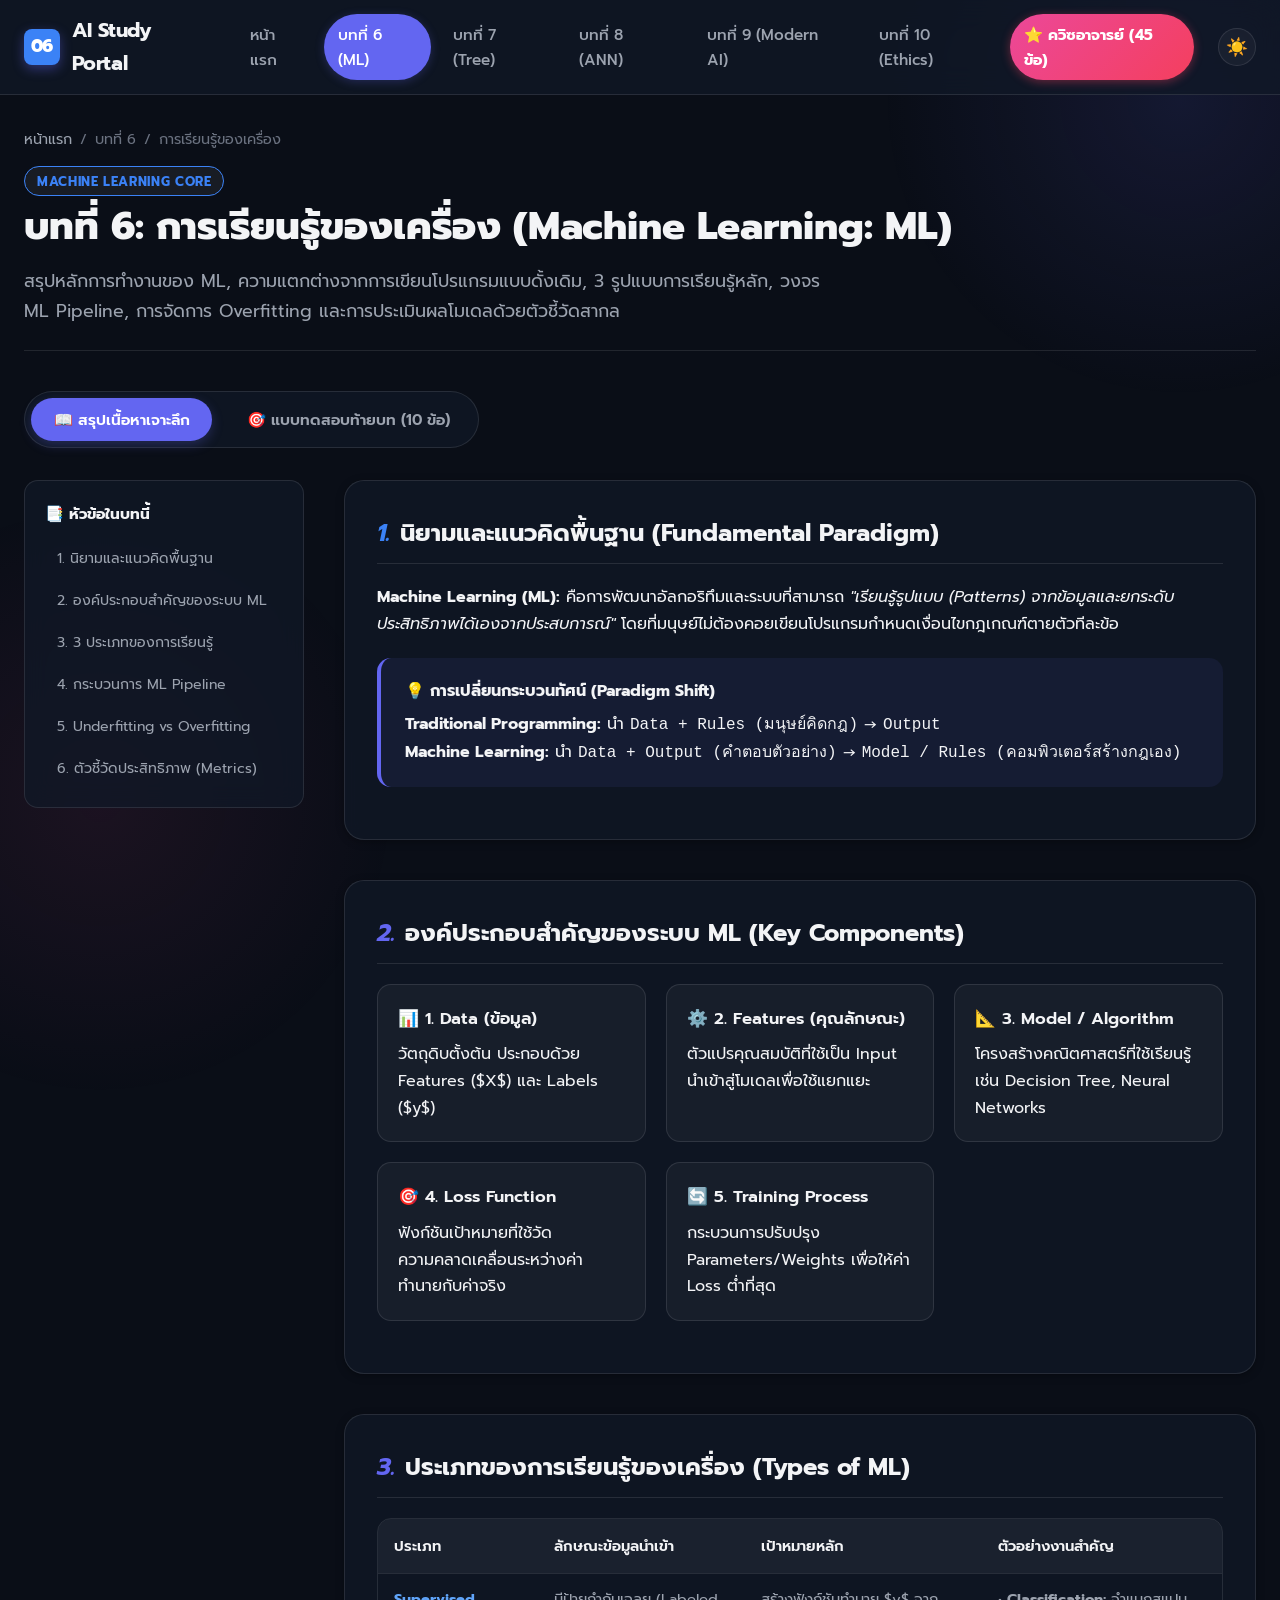
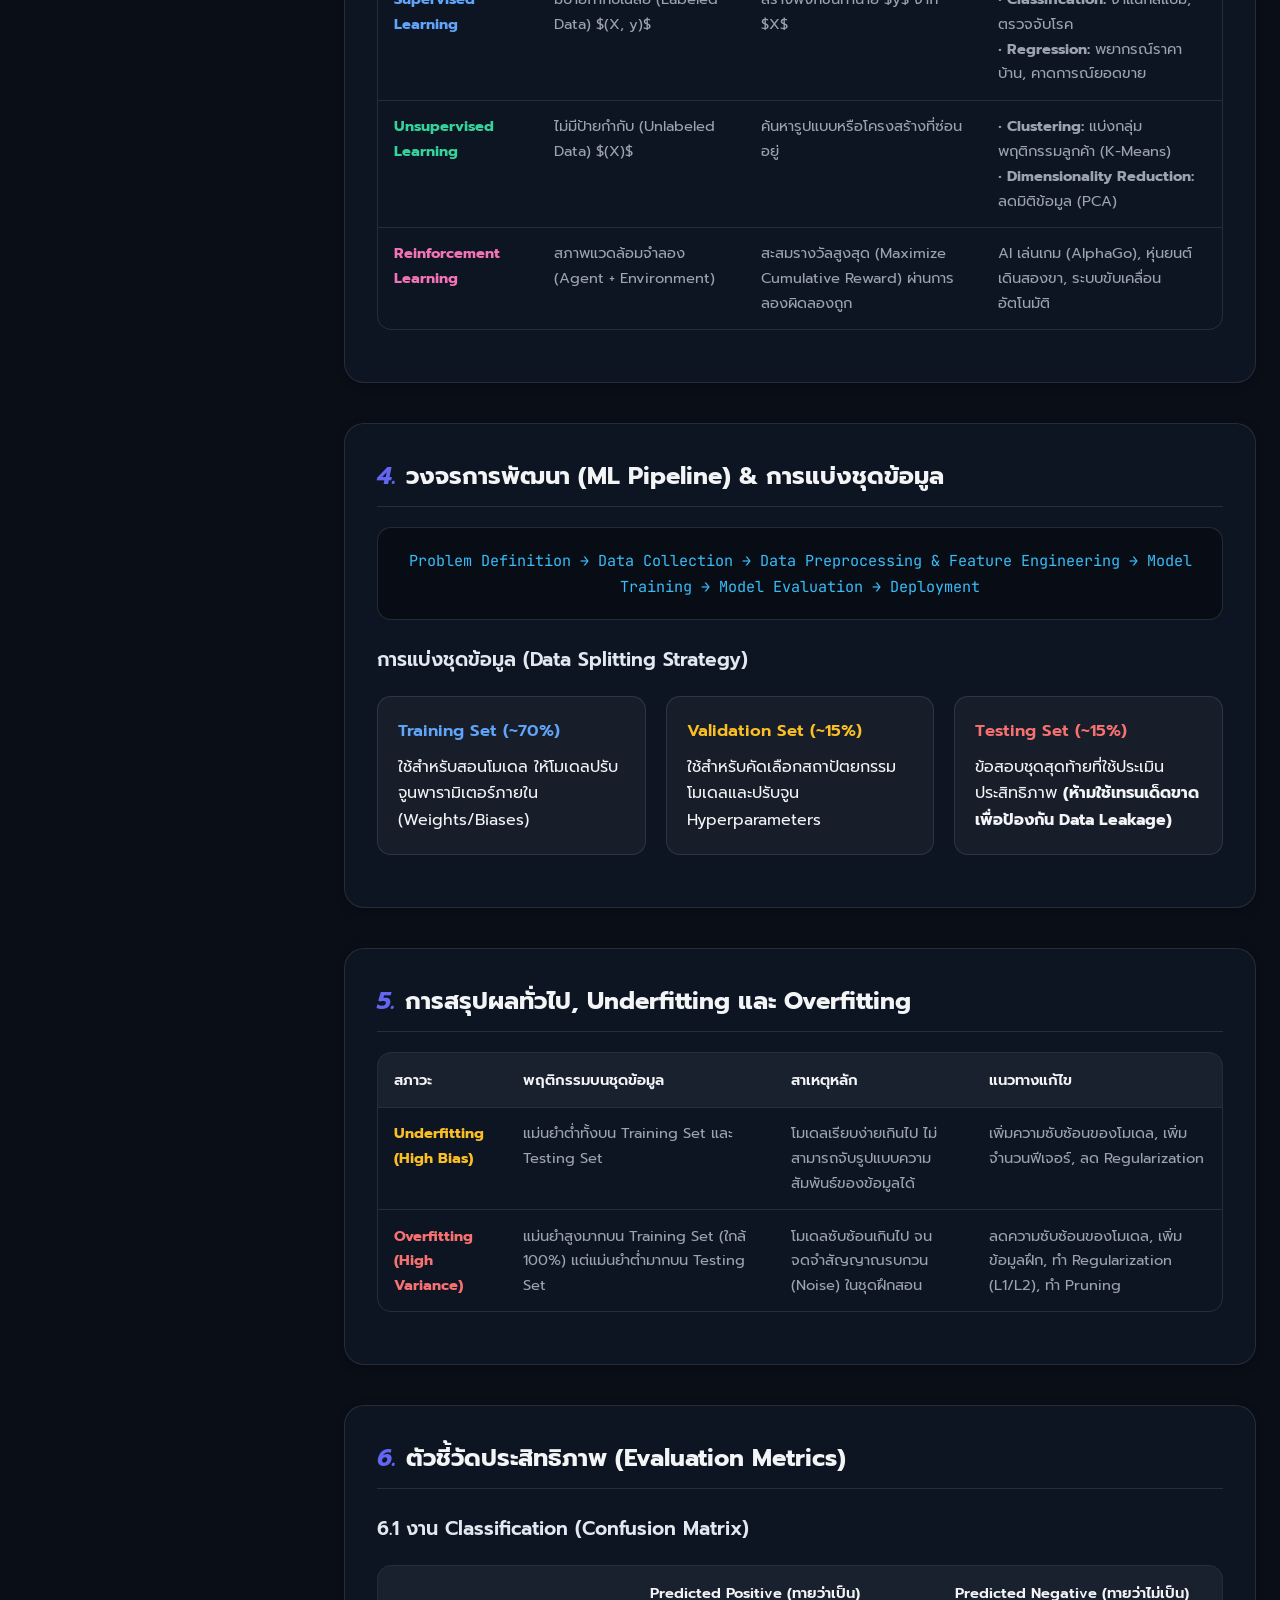
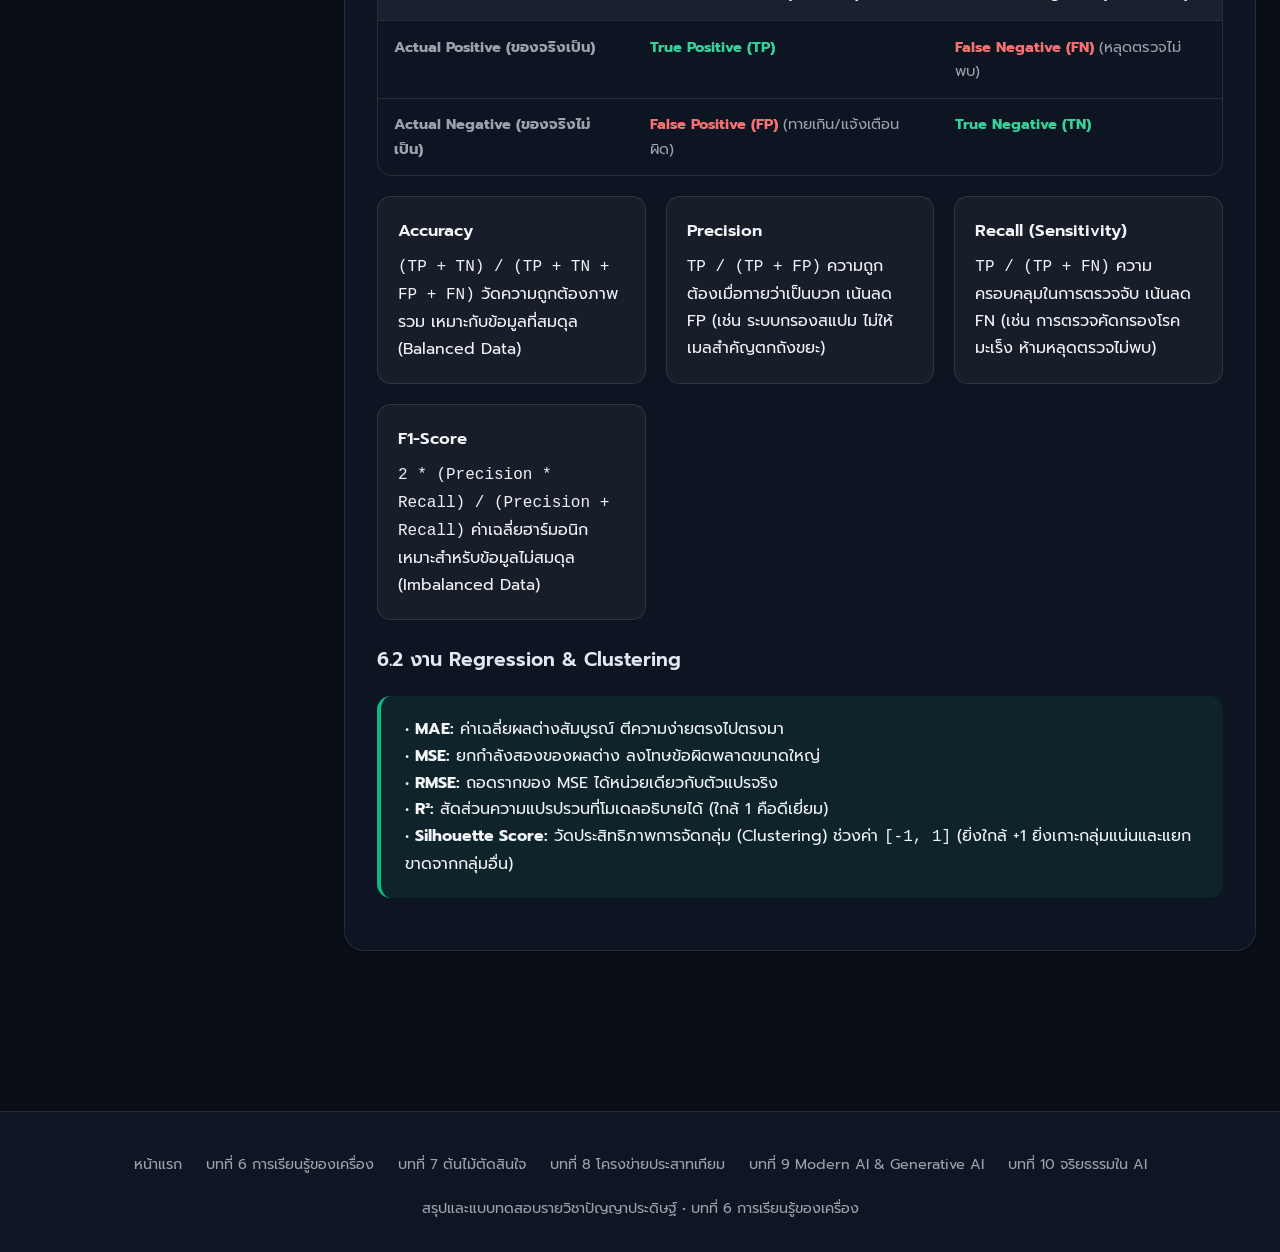
==== commit 403173cc: "Add official in-class instructor quiz (45 questions) with category filters and diagram support" ====
--- a/html_summary/chapter06.html
+++ b/html_summary/chapter06.html
@@ -22,6 +22,7 @@
         <li class="nav-item"><a href="chapter08.html">บทที่ 8 (ANN)</a></li>
         <li class="nav-item"><a href="chapter09.html">บทที่ 9 (Modern AI)</a></li>
         <li class="nav-item"><a href="chapter10.html">บทที่ 10 (Ethics)</a></li>
+        <li class="nav-item"><a href="instructor_quiz.html" class="nav-instructor-badge">⭐ ควิซอาจารย์ (45 ข้อ)</a></li>
       </ul>
       <div class="nav-controls">
         <button id="theme-toggle-btn" class="btn-icon" title="เปลี่ยนธีม">☀️</button>
--- a/html_summary/css/style.css
+++ b/html_summary/css/style.css
@@ -284,6 +284,7 @@
 .hero-gradient-text {
   background: var(--accent-gradient);
   -webkit-background-clip: text;
+  background-clip: text;
   -webkit-text-fill-color: transparent;
 }
 
@@ -1115,3 +1116,148 @@
     padding: 1.25rem;
   }
 }
+
+/* ==========================================================================
+   CONVOLUTION MATRIX DIAGRAM (CNN QUIZ)
+   ========================================================================== */
+.convolution-diagram-container {
+  display: flex;
+  align-items: center;
+  justify-content: center;
+  gap: 1.5rem;
+  flex-wrap: wrap;
+  padding: 1.5rem;
+  background: rgba(0, 0, 0, 0.25);
+  border: 1px solid var(--border-color);
+  border-radius: var(--radius-md);
+  margin: 1.25rem 0 1.5rem 0;
+}
+
+.matrix-block {
+  display: flex;
+  flex-direction: column;
+  align-items: center;
+  gap: 0.65rem;
+}
+
+.matrix-grid-5x5 {
+  display: grid;
+  grid-template-columns: repeat(5, 36px);
+  grid-template-rows: repeat(5, 36px);
+  gap: 4px;
+}
+
+.matrix-grid-3x3 {
+  display: grid;
+  grid-template-columns: repeat(3, 40px);
+  grid-template-rows: repeat(3, 40px);
+  gap: 5px;
+}
+
+.m-cell {
+  display: flex;
+  align-items: center;
+  justify-content: center;
+  font-family: var(--font-mono);
+  font-weight: 700;
+  font-size: 1.05rem;
+  border-radius: 4px;
+  border: 1px solid rgba(255, 255, 255, 0.1);
+  transition: all var(--transition-fast);
+}
+
+.cell-active {
+  background: rgba(59, 130, 246, 0.35);
+  border-color: #3b82f6;
+  color: #93c5fd;
+  box-shadow: 0 0 8px rgba(59, 130, 246, 0.4);
+}
+
+.cell-dim {
+  background: rgba(255, 255, 255, 0.04);
+  color: var(--text-muted);
+  border-color: rgba(255, 255, 255, 0.06);
+}
+
+.cell-filter-orange {
+  background: rgba(245, 158, 11, 0.35);
+  border-color: #f59e0b;
+  color: #fcd34d;
+}
+
+.cell-filter-white {
+  background: rgba(255, 255, 255, 0.1);
+  border-color: rgba(255, 255, 255, 0.2);
+  color: #f1f5f9;
+}
+
+.cell-filter-blue {
+  background: rgba(14, 165, 233, 0.35);
+  border-color: #0ea5e9;
+  color: #7dd3fc;
+}
+
+.diagram-symbol {
+  font-size: 2rem;
+  font-weight: 800;
+  color: #38bdf8;
+}
+
+.matrix-label {
+  font-size: 0.82rem;
+  font-weight: 600;
+  color: var(--text-secondary);
+  letter-spacing: 0.04em;
+}
+
+/* Instructor Nav Badge Highlight */
+.nav-instructor-badge {
+  background: linear-gradient(135deg, #ec4899 0%, #f43f5e 100%) !important;
+  color: #ffffff !important;
+  font-weight: 700 !important;
+  box-shadow: 0 2px 10px rgba(244, 63, 94, 0.4) !important;
+  animation: pulseBadge 2.5s infinite;
+}
+
+@keyframes pulseBadge {
+  0% { transform: scale(1); }
+  50% { transform: scale(1.04); }
+  100% { transform: scale(1); }
+}
+
+/* Category Filter Pills on Instructor Quiz Page */
+.filter-pills-bar {
+  display: flex;
+  gap: 0.5rem;
+  flex-wrap: wrap;
+  margin-bottom: 2rem;
+  padding: 0.5rem;
+  background: var(--bg-card);
+  border: 1px solid var(--border-color);
+  border-radius: var(--radius-full);
+  width: fit-content;
+}
+
+.filter-pill {
+  padding: 0.5rem 1.15rem;
+  border-radius: var(--radius-full);
+  border: none;
+  background: transparent;
+  color: var(--text-secondary);
+  font-size: 0.88rem;
+  font-weight: 600;
+  cursor: pointer;
+  transition: all var(--transition-fast);
+  font-family: inherit;
+}
+
+.filter-pill:hover {
+  color: var(--text-primary);
+}
+
+.filter-pill.active {
+  background: var(--accent-gradient);
+  color: #ffffff;
+  box-shadow: 0 4px 12px var(--accent-glow);
+}
+
